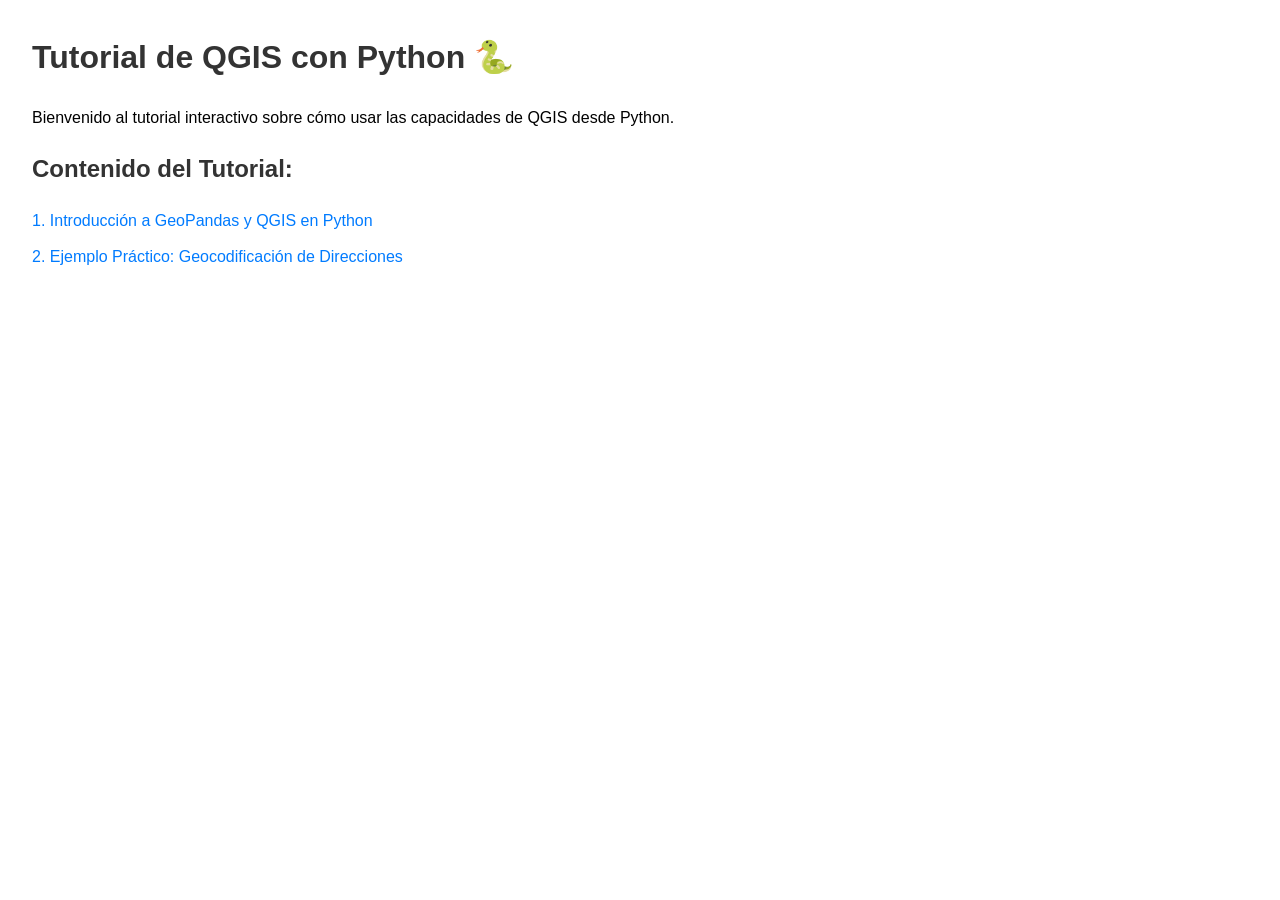
==== Index.html @ f48f4746 "Update and rename" ====
<!DOCTYPE html>
<html lang="es">
<head>
    <meta charset="UTF-8">
    <meta name="viewport" content="width=device-width, initial-scale=1.0">
    <title>Tutorial de QGIS con Python</title>
    <style>
        body { font-family: sans-serif; line-height: 1.6; margin: 2em; }
        h1, h2 { color: #333; }
        ul { list-style-type: none; padding: 0; }
        li { margin: 10px 0; }
        a { text-decoration: none; color: #007BFF; }
        a:hover { text-decoration: underline; }
    </style>
</head>
<body>
    <h1>Tutorial de QGIS con Python 🐍</h1>
    <p>Bienvenido al tutorial interactivo sobre cómo usar las capacidades de QGIS desde Python.</p>
    
    <h2>Contenido del Tutorial:</h2>
    <ul>
        <li><a href="QGIS_En_Python.html">1. Introducción a GeoPandas y QGIS en Python</a></li>
        <li><a href="Geocodificacion_Ejemplo_Python.html">2. Ejemplo Práctico: Geocodificación de Direcciones</a></li>
    </ul>
</body>
</html>
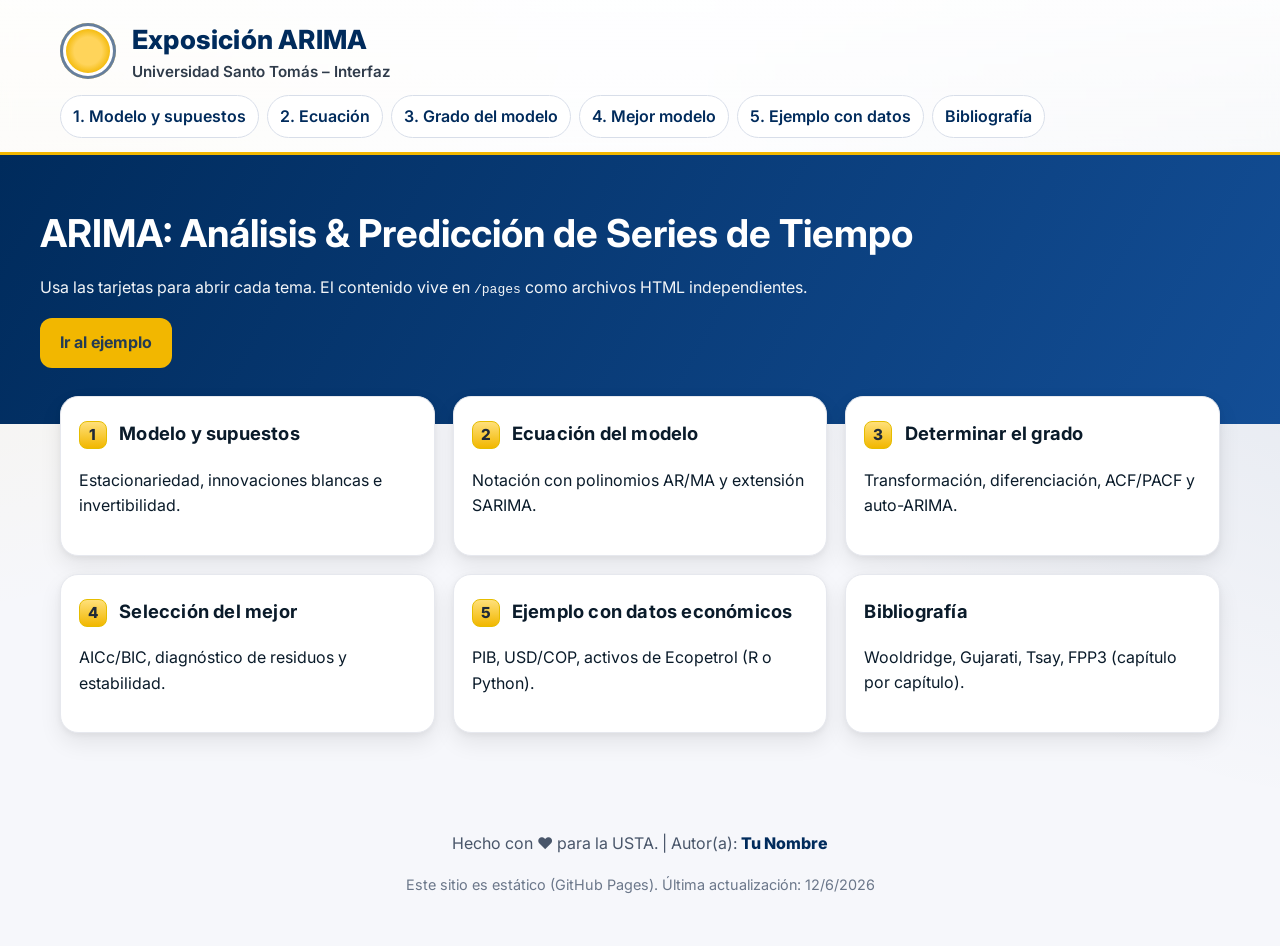
==== commit f3df542c: "Update Index.html" ====
--- a/Index.html
+++ b/Index.html
@@ -1,26 +1,83 @@
 <!DOCTYPE html>
 <html lang="es">
 <head>
-    <meta charset="UTF-8">
-    <meta name="viewport" content="width=device-width, initial-scale=1.0">
-    <title>Tutorial de QGIS con Python</title>
-    <style>
-        body { font-family: sans-serif; line-height: 1.6; margin: 2em; }
-        h1, h2 { color: #333; }
-        ul { list-style-type: none; padding: 0; }
-        li { margin: 10px 0; }
-        a { text-decoration: none; color: #007BFF; }
-        a:hover { text-decoration: underline; }
-    </style>
+  <meta charset="utf-8" />
+  <meta name="viewport" content="width=device-width, initial-scale=1" />
+  <title>Exposición ARIMA – USTA</title>
+
+  <link href="https://fonts.googleapis.com/css2?family=Inter:wght@300;400;600;800&display=swap" rel="stylesheet">
+  <link rel="stylesheet" href="styles.css" />
 </head>
 <body>
-    <h1>Tutorial de QGIS con Python 🐍</h1>
-    <p>Bienvenido al tutorial interactivo sobre cómo usar las capacidades de QGIS desde Python.</p>
-    
-    <h2>Contenido del Tutorial:</h2>
-    <ul>
-        <li><a href="QGIS_En_Python.html">1. Introducción a GeoPandas y QGIS en Python</a></li>
-        <li><a href="Geocodificacion_Ejemplo_Python.html">2. Ejemplo Práctico: Geocodificación de Direcciones</a></li>
-    </ul>
+  <header class="site-header">
+    <div class="brand">
+      <div class="brand__logo" aria-hidden="true"></div>
+      <div>
+        <h1 class="brand__title">Exposición ARIMA</h1>
+        <p class="brand__subtitle">Universidad Santo Tomás – Interfaz</p>
+      </div>
+    </div>
+
+    <nav class="top-nav" aria-label="Navegación principal">
+      <a href="pages/modelo-y-supuestos.html">1. Modelo y supuestos</a>
+      <a href="pages/ecuacion.html">2. Ecuación</a>
+      <a href="pages/grado-del-modelo.html">3. Grado del modelo</a>
+      <a href="pages/mejor-modelo.html">4. Mejor modelo</a>
+      <a href="pages/ejemplo-economico.html">5. Ejemplo con datos</a>
+      <a href="pages/bibliografia.html">Bibliografía</a>
+    </nav>
+  </header>
+
+  <!-- Hero -->
+  <section class="hero">
+    <div class="hero__content">
+      <h2>ARIMA: Análisis & Predicción de Series de Tiempo</h2>
+      <p>Usa las tarjetas para abrir cada tema. El contenido vive en <code>/pages</code> como archivos HTML independientes.</p>
+      <a class="btn btn--gold" href="pages/ejemplo-economico.html">Ir al ejemplo</a>
+    </div>
+  </section>
+
+  <!-- Grid de tarjetas (solo navegación) -->
+  <main class="grid">
+    <a class="card card--link" href="pages/modelo-y-supuestos.html">
+      <h3><span class="tag">1</span> Modelo y supuestos</h3>
+      <p>Estacionariedad, innovaciones blancas e invertibilidad.</p>
+    </a>
+
+    <a class="card card--link" href="pages/ecuacion.html">
+      <h3><span class="tag">2</span> Ecuación del modelo</h3>
+      <p>Notación con polinomios AR/MA y extensión SARIMA.</p>
+    </a>
+
+    <a class="card card--link" href="pages/grado-del-modelo.html">
+      <h3><span class="tag">3</span> Determinar el grado</h3>
+      <p>Transformación, diferenciación, ACF/PACF y auto-ARIMA.</p>
+    </a>
+
+    <a class="card card--link" href="pages/mejor-modelo.html">
+      <h3><span class="tag">4</span> Selección del mejor</h3>
+      <p>AICc/BIC, diagnóstico de residuos y estabilidad.</p>
+    </a>
+
+    <a class="card card--link" href="pages/ejemplo-economico.html">
+      <h3><span class="tag">5</span> Ejemplo con datos económicos</h3>
+      <p>PIB, USD/COP, activos de Ecopetrol (R o Python).</p>
+    </a>
+
+    <a class="card card--link" href="pages/bibliografia.html">
+      <h3>Bibliografía</h3>
+      <p>Wooldridge, Gujarati, Tsay, FPP3 (capítulo por capítulo).</p>
+    </a>
+  </main>
+
+  <footer class="site-footer">
+    <p>Hecho con ♥ para la USTA. | Autor(a): <span class="highlight">Tu Nombre</span></p>
+    <p class="small">Este sitio es estático (GitHub Pages). Última actualización: <span id="lastModified"></span></p>
+  </footer>
+
+  <script>
+    document.getElementById('lastModified').textContent =
+      new Date(document.lastModified).toLocaleDateString();
+  </script>
 </body>
 </html>
--- a/styles.css
+++ b/styles.css
@@ -0,0 +1,116 @@
+:root{
+  --usta-blue: #002b5c;
+  --usta-gold: #f2b700;
+  --usta-red:  #c8102e;
+  --usta-ink:  #0a1b2a;
+  --usta-cream:#fff9e8;
+  --bg:        #f6f7fb;
+  --card:      #ffffff;
+  --shadow:    0 10px 22px rgba(0,0,0,.08), 0 2px 6px rgba(0,0,0,.05);
+}
+
+*{ box-sizing:border-box; }
+html,body{ margin:0; padding:0; }
+body{
+  font-family: "Inter", system-ui, -apple-system, Segoe UI, Roboto, Helvetica, Arial, "Apple Color Emoji","Segoe UI Emoji";
+  color: var(--usta-ink);
+  background: radial-gradient(1200px 1200px at -10% -10%, rgba(242,183,0,0.12), transparent 60%),
+              radial-gradient(1200px 1200px at 110% 10%, rgba(0,43,92,0.10), transparent 60%),
+              var(--bg);
+  line-height: 1.6;
+}
+
+/* Header */
+.site-header{
+  position: sticky; top:0; z-index: 10;
+  backdrop-filter: blur(8px);
+  background: linear-gradient(180deg, rgba(255,255,255,.9), rgba(255,255,255,.75));
+  border-bottom: 3px solid var(--usta-gold);
+}
+.brand{
+  max-width: 1200px; margin: 0 auto;
+  display:flex; align-items:center; gap: 16px;
+  padding: 18px 20px 10px 20px;
+}
+.brand__logo{
+  width:56px; height:56px; border-radius:50%;
+  background:
+    radial-gradient(circle at 50% 50%, #ffd45a 35%, #f2b700 60%, #cc9900 100%);
+  box-shadow: inset 0 0 0 3px #002b5c99, inset 0 0 0 6px #ffffff;
+}
+.brand__title{ margin:0; font-size: 1.65rem; font-weight: 800; color: var(--usta-blue); letter-spacing:.2px; }
+.brand__subtitle{ margin:0; color:#2f3b4a; font-weight:600; font-size:.95rem; }
+
+.top-nav{
+  max-width: 1200px; margin: 0 auto; padding: 0 20px 14px 20px;
+  display:flex; flex-wrap: wrap; gap: 8px;
+}
+.top-nav a{
+  text-decoration: none; color: var(--usta-blue); font-weight: 600;
+  padding: 8px 12px; border-radius: 999px; border:1px solid #d8dee9;
+  background: #fff;
+}
+.top-nav a:hover{ border-color: var(--usta-gold); box-shadow: 0 2px 8px rgba(0,0,0,.06); }
+
+/* Hero */
+.hero{
+  background: linear-gradient(120deg, var(--usta-blue), #134e96);
+  color: #fff; padding: 48px 20px 56px 20px;
+}
+.hero__content{ max-width: 1200px; margin: 0 auto; }
+.hero h2{ margin:0 0 10px 0; font-size: clamp(1.6rem, 1.2rem + 1.8vw, 2.4rem);}
+.hero p{ max-width: 880px; margin: 8px 0 18px 0; opacity:.95; }
+.btn{
+  display:inline-block; padding: 10px 18px; border-radius: 12px; font-weight: 700;
+  text-decoration:none; border:2px solid transparent; transition: all .15s ease-in-out;
+}
+.btn--gold{ background: var(--usta-gold); color:#243b53; }
+.btn--gold:hover{ transform: translateY(-1px); box-shadow: var(--shadow); }
+
+/* Grid */
+.grid{
+  max-width: 1200px; margin: -28px auto 60px auto; padding: 0 20px;
+  display:grid; gap: 18px;
+  grid-template-columns: repeat(auto-fit, minmax(280px, 1fr));
+}
+.card{
+  background: var(--card);
+  border-radius: 18px;
+  border: 1px solid #e6e8ee;
+  box-shadow: var(--shadow);
+  padding: 18px 18px 20px 18px;
+}
+.card--link{
+  text-decoration: none; color: inherit; display:block; transition: transform .08s ease;
+}
+.card--link:hover{ transform: translateY(-2px); box-shadow: 0 12px 28px rgba(0,0,0,.08); }
+
+.card h3{ margin-top: 4px; font-size: 1.15rem; letter-spacing:.2px; }
+.tag{
+  display:inline-grid; place-items:center; margin-right: 8px;
+  width:28px; height:28px; border-radius: 8px;
+  color:#1f2937; background: linear-gradient(#ffe07a, #f2b700);
+  border:1px solid #e6bd00;
+  font-weight: 800; font-size:.95rem;
+}
+
+/* Footer */
+.site-footer{
+  padding: 22px 20px 36px 20px; text-align:center;
+  color:#49566a;
+}
+.site-footer .highlight{ color: var(--usta-blue); font-weight: 800; }
+.site-footer .small{ font-size: .9rem; color:#6b778a; }
+
+/* Modo oscuro */
+@media (prefers-color-scheme: dark){
+  :root{
+    --bg: #0b1524;
+    --card: #0e1b2b;
+    --usta-ink: #eaf0f7;
+  }
+  body{ color: var(--usta-ink); }
+  .top-nav a{ background: #13233a; border-color: #223651; color:#eaf0f7; }
+  .card{ border-color:#1a2c46; }
+}
+
